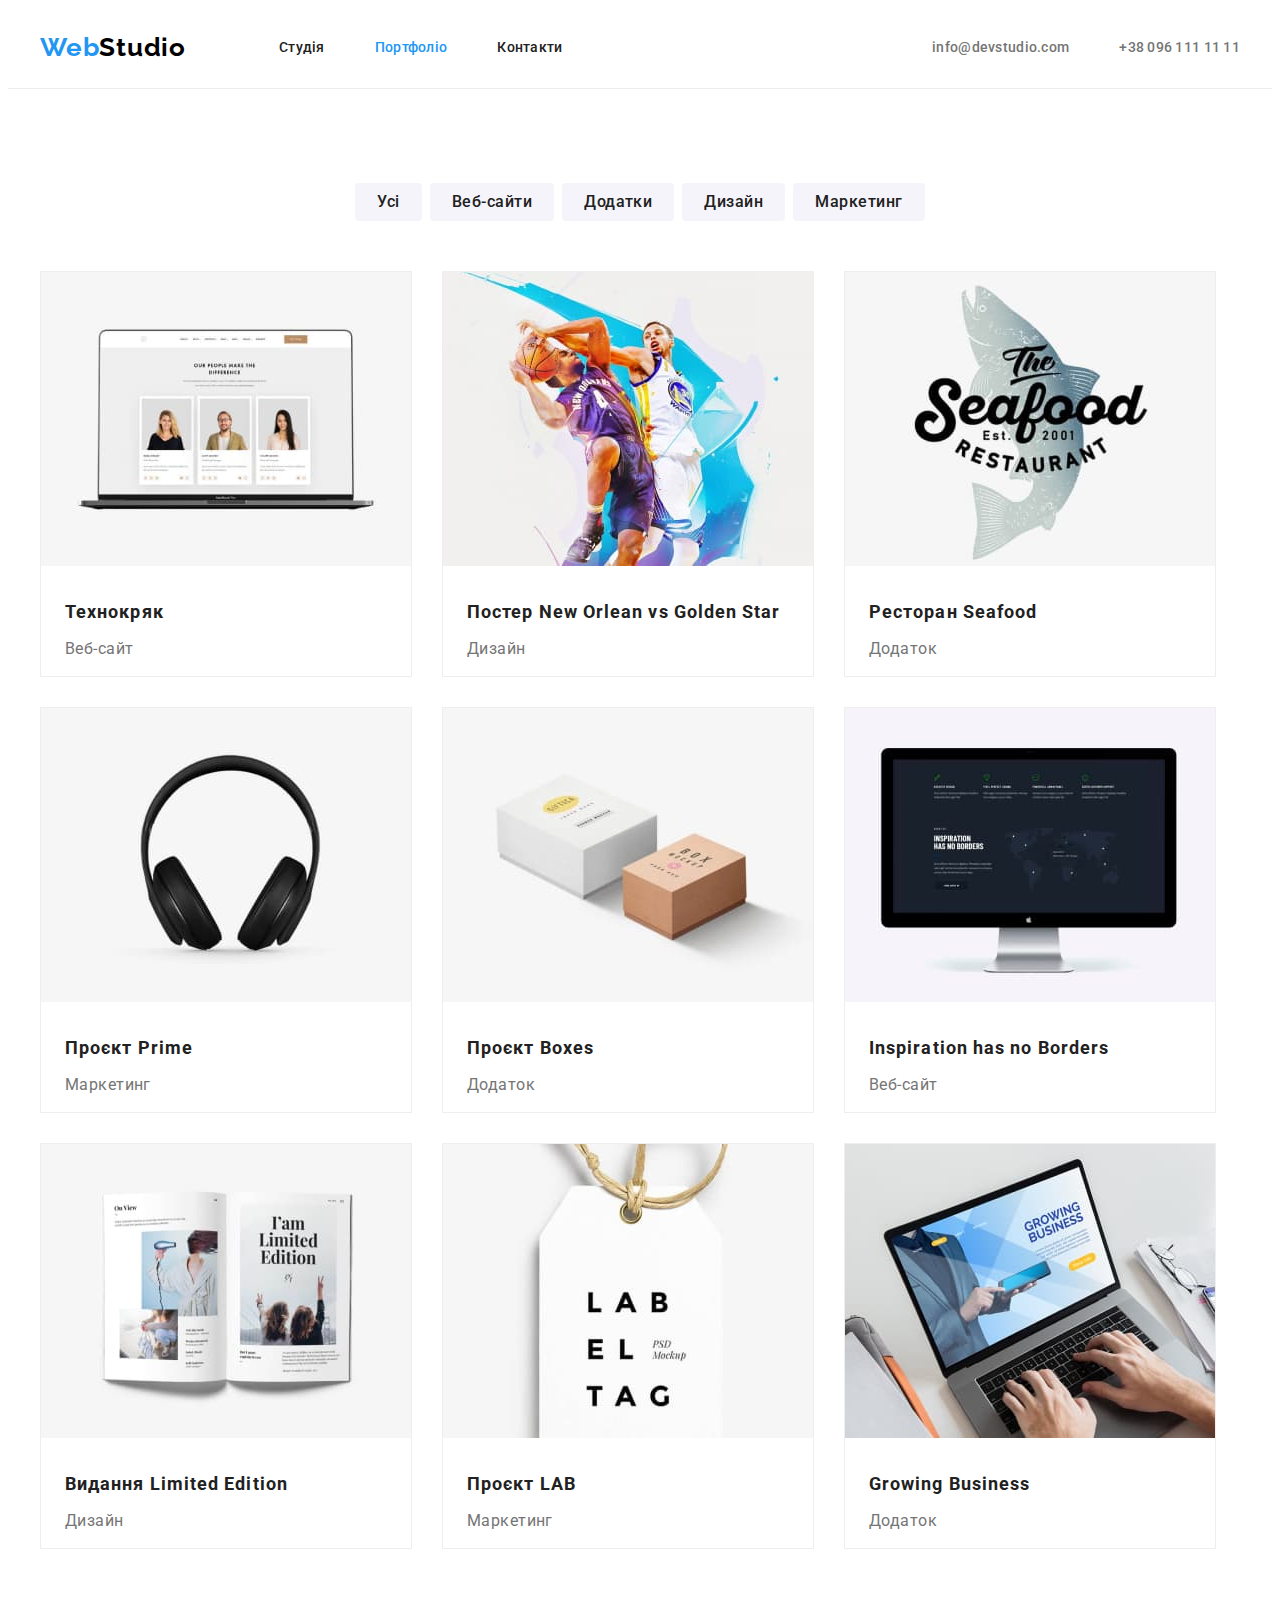
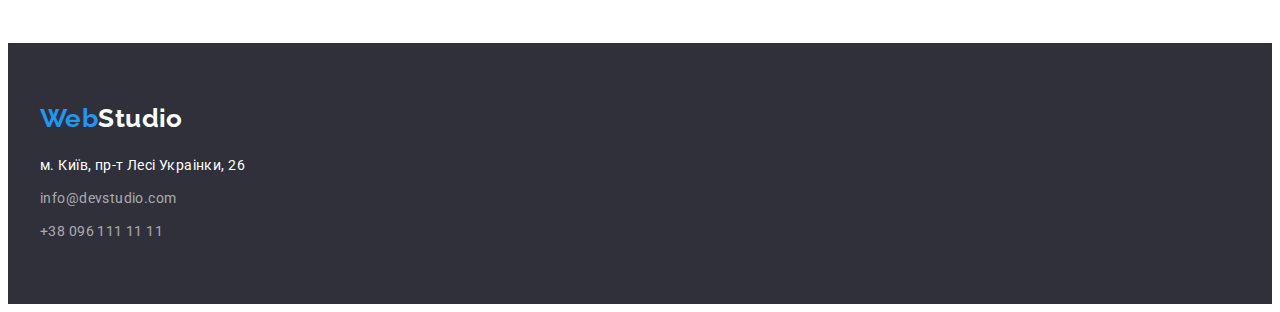
==== portfolio.html @ a5310b11 "clone repository" ====
<!DOCTYPE html>
<html lang="uk">
  <head>
    <meta charset="UTF-8" />
    <meta http-equiv="X-UA-Compatible" content="IE=edge" />
    <meta name="viewport" content="width=device-width, initial-scale=1.0" />
    <title>Студія</title>
    <link rel="preconnect" href="https://fonts.googleapis.com" />
    <link rel="preconnect" href="https://fonts.gstatic.com" crossorigin />
    <link
      href="https://fonts.googleapis.com/css2?family=Raleway:wght@700&family=Roboto:wght@400;500;700;900&display=swap"
      rel="stylesheet"
    />
    <link
      rel="stylesheet"
      href="https://cdnjs.cloudflare.com/ajax/libs/modern-normalize/1.1.0/modern-normalize.min.css"
      integrity="sha512-wpPYUAdjBVSE4KJnH1VR1HeZfpl1ub8YT/NKx4PuQ5NmX2tKuGu6U/JRp5y+Y8XG2tV+wKQpNHVUX03MfMFn9Q=="
      crossorigin="anonymous"
      referrerpolicy="no-referrer"
    />
    <link rel="stylesheet" href="./css/style.css" />
  </head>

  <body>
    <header class="header">
      <div class="container">
        <nav class="header-navigation">
          <a class="header-logo link" href="./index.html"
            ><span class="header-logo-part">Web</span>Studio</a
          >
          <ul class="header-list list">
            <li class="header-list-item">
              <a class="header-link link" href="./index.html">Студія</a>
            </li>
            <li class="header-list-item">
              <a class="header-link link carrent" href="./portfolio.html"
                >Портфоліо</a
              >
            </li>
            <li class="header-list-item">
              <a class="header-link link" href="#">Контакти</a>
            </li>
          </ul>
        </nav>
        <ul class="header-contacts list">
           <li class="header-contacts-item"><a class="header-mail link" href="mailto:info@devstudio.com"
            >info@devstudio.com</a
          ></li>
          <li class="header-contacts-item"><a class="header-tel link" href="tel:+380961111111"
            >+38 096 111 11 11</a
          ></li>
      </div>
    </header>
    <main class="portfolio-main">
      <section class="portfolio section">
        <div class="container">
          <h1 class="portfolio-title visually-hidden">Наші роботи</h1>
          <ul class="portfolio-list-btn list">
            <li class="portfolio-item-btn">
              <button class="portfolio-btn" type="button">Усі</button>
            </li>
            <li class="portfolio-item-btn">
              <button class="portfolio-btn" type="button">Веб-сайти</button>
            </li>
            <li class="portfolio-item-btn">
              <button class="portfolio-btn" type="button">Додатки</button>
            </li>
            <li class="portfolio-item-btn">
              <button class="portfolio-btn" type="button">Дизайн</button>
            </li>
            <li class="portfolio-item-btn">
              <button class="portfolio-btn" type="button">Маркетинг</button>
            </li>
          </ul>
          <ul class="portfolio-list-info list">
            <li class="portfolio-item-info">
              <a
                class="link"
                href="#"
                target="_blank"
                rel="noopener noreferrer"
              >
                <img src="./images/project1.jpg" alt="Проект 1" width="370" />
                <div class="info-wrap">
                  <h2 class="portfolio-title-info">Технокряк</h2>
                  <p class="portfolio-text-info">Веб-сайт</p>
                </div></a
              >
            </li>
            <li class="portfolio-item-info">
              <a
                class="link"
                href="#"
                target="_blank"
                rel="noopener noreferrer"
              >
                <img src="./images/project2.jpg" alt="Проект 2" width="370" />
                <div class="info-wrap">
                  <h2 class="portfolio-title-info">
                    Постер New Orlean vs Golden Star
                  </h2>
                  <p class="portfolio-text-info">Дизайн</p>
                </div></a
              >
            </li>
            <li class="portfolio-item-info">
              <a
                class="link"
                href="#"
                target="_blank"
                rel="noopener noreferrer"
              >
                <img src="./images/project3.jpg" alt="Проект 3" width="370" />
                <div class="info-wrap">
                  <h2 class="portfolio-title-info">Ресторан Seafood</h2>
                  <p class="portfolio-text-info">Додаток</p>
                </div></a
              >
            </li>
            <li class="portfolio-item-info">
              <a
                class="link"
                href="#"
                target="_blank"
                rel="noopener noreferrer"
              >
                <img src="./images/project4.jpg" alt="Проект 4" width="370" />
                <div class="info-wrap">
                  <h2 class="portfolio-title-info">Проєкт Prime</h2>
                  <p class="portfolio-text-info">Маркетинг</p>
                </div></a
              >
            </li>
            <li class="portfolio-item-info">
              <a
                class="link"
                href="#"
                target="_blank"
                rel="noopener noreferrer"
              >
                <img src="./images/project5.jpg" alt="Проект 5" width="370" />
                <div class="info-wrap">
                  <h2 class="portfolio-title-info">Проєкт Boxes</h2>
                  <p class="portfolio-text-info">Додаток</p>
                </div></a
              >
            </li>
            <li class="portfolio-item-info">
              <a
                class="link"
                href="#"
                target="_blank"
                rel="noopener noreferrer"
              >
                <img src="./images/project6.jpg" alt="Проект 6" width="370" />
                <div class="info-wrap">
                  <h2 class="portfolio-title-info">
                    Inspiration has no Borders
                  </h2>
                  <p class="portfolio-text-info">Веб-сайт</p>
                </div></a
              >
            </li>
            <li class="portfolio-item-info">
              <a
                class="link"
                href="#"
                target="_blank"
                rel="noopener noreferrer"
              >
                <img src="./images/project7.jpg" alt="Проект 7" width="370" />
                <div class="info-wrap">
                  <h2 class="portfolio-title-info">Видання Limited Edition</h2>
                  <p class="portfolio-text-info">Дизайн</p>
                </div></a
              >
            </li>
            <li class="portfolio-item-info">
              <a
                class="link"
                href="#"
                target="_blank"
                rel="noopener noreferrer"
              >
                <img src="./images/project8.jpg" alt="Проект 8" width="370" />
                <div class="info-wrap">
                  <h2 class="portfolio-title-info">Проєкт LAB</h2>
                  <p class="portfolio-text-info">Маркетинг</p>
                </div></a
              >
            </li>

            <li class="portfolio-item-info">
              <a
                class="link"
                href="#"
                target="_blank"
                rel="noopener noreferrer"
              >
                <img src="./images/project9.jpg" alt="Проект 9" width="370" />
                <div class="info-wrap">
                  <h2 class="portfolio-title-info">Growing Business</h2>
                  <p class="portfolio-text-info">Додаток</p>
                </div></a
              >
            </li>
          </ul>
        </div>
      </section>
    </main>
    <footer class="footer">
      <div class="container">
        <a class="footer-logo link" href="./index.html"
          ><span class="header-logo-part">Web</span>Studio</a
        >
        <address class="footer-adress">
          <ul class="footer-list list">
            <li class="footer-item">
              <a
                class="footer-link-map link"
                href="https://goo.gl/maps/CPtrU1FHBa2aNyZL9"
                target="_blank"
                rel="noopener noreferrer nofollow"
                >м. Київ, пр-т Лесі Украінки, 26</a
              >
            </li>
            <li class="footer-item">
              <a class="footer-link link" href="mailto:info@devstudio.com"
                >info@devstudio.com</a
              >
            </li>
            <li class="footer-item">
              <a class="footer-link link" href="tel:+380961111111"
                >+38 096 111 11 11</a
              >
            </li>
          </ul>
        </address>
      </div>
    </footer>
  </body>
</html>
---- css/style.css ----
:root {
  /* text color */
  --hover-text-color: #2196f3;
  --main-text-color: #212121;
  --second-text-color: #fff;
  --third-text-color: #757575;
  --logo-text-color: #000000;
  /* background-color */
  --dark-bg: #2f303a;
  --light-bg: #fff;
  --other-bg: #f5f4fa;
  --bg-btn: #2196f3;
  --hover-bg-btn: #188ce8;
}
body {
  font-family: "Roboto", sans-serif;
  font-weight: 400;
  font-size: 14px;
  line-height: 1.71;
  letter-spacing: 0.03em;
  color: var(--third-text-color);
}
h1,
h2,
h3,
h4,
h5,
h6,
p,
ul {
  margin: 0;
  padding: 0;
}
.link {
  text-decoration: none;
}
.list {
  list-style: none;
}
.section {
  padding: 94px 0px;
}
.container {
  width: 1200px;
  margin: 0 auto;
  padding: 0 15px;
}

/*------------ HEADER -------------*/
.header {
  background-color: var(--light-bg);
  border-bottom: 1px solid #ececec;
}
.header > .container {
  display: flex;
  align-items: center;
  justify-content: space-between;
}
.header-navigation,
.header-list,
.header-contacts {
  display: flex;
  align-items: center;
}
.header-logo {
  font-family: "Raleway", sans-serif;
  font-weight: 700;
  font-size: 26px;
  line-height: 1.19;
  letter-spacing: 0.03em;
  color: var(--logo-text-color);

  margin-right: 93px;
  padding: 24px 0 25px;
}
.header-logo-part {
  color: var(--hover-text-color);
}
.header-list-item:not(:last-child) {
  margin-right: 50px;
}
.header-link {
  font-weight: 500;
  line-height: 1.14;
  letter-spacing: 0.02em;
  color: var(--main-text-color);
}
.carrent {
  color: var(--hover-text-color);
}
.header-mail,
.header-tel {
  font-weight: 500;
  line-height: 1.14;
  letter-spacing: 0.02em;
  color: inherit;
}

.header-mail {
  margin-right: 50px;
}
.header-link:hover,
.header-mail:hover,
.header-tel:hover,
.header-link:focus,
.header-mail:focus,
.header-tel:focus {
  color: var(--hover-text-color);
}
/*------------ HERO -------------*/
.hero {
  background-color: var(--dark-bg);
  padding: 200px 0;
}
.hero-title {
  font-weight: 900;
  font-size: 44px;
  line-height: 1.36;
  letter-spacing: 0.06em;
  text-transform: uppercase;
  color: var(--second-text-color);

  width: 696px;
  margin: inherit;
  text-align: center;
}
.hero-btn {
  font-family: inherit;
  font-weight: 700;
  font-size: 16px;
  line-height: 1.88;
  letter-spacing: 0.06em;
  color: var(--second-text-color);
  background: var(--bg-btn);

  border-radius: 4px;
  border: transparent;
  cursor: pointer;

  margin: 30px auto 0;
  text-align: center;
  display: block;
  padding: 10px 32px;
}
.hero-btn:hover,
.hero-btn:focus {
  background: var(--hover-bg-btn);
  box-shadow: 0px 4px 4px rgba(0, 0, 0, 0.15);
}
/*------------ BENEFITS -------------*/
.visually-hidden {
  position: absolute;
  white-space: nowrap;
  width: 1px;
  height: 1px;
  overflow: hidden;
  border: 0;
  padding: 0;
  clip: rect(0 0 0 0);
  clip-path: inset(50%);
  margin: -1px;
}
.benefits-list {
  display: flex;
}
.benefits-item {
  width: 270px;
}
.benefits-item:not(:last-child) {
  margin-right: 30px;
}
.benefits-title {
  font-size: 14px;
  line-height: 1.14;
  text-transform: uppercase;
  color: var(--main-text-color);

  margin-bottom: 10px;
}

/*------------ WORK -------------*/
.work {
  padding-bottom: 94px;
}

.work-list {
  display: flex;
}
.work-item:not(:last-child) {
  margin-right: 30px;
  width: 370px;
}
.work-title {
  font-size: 36px;
  line-height: 1.17;
  color: var(--main-text-color);
  margin: 0 auto 50px;
  text-align: center;
}

/*------------ TEAM -------------*/
.team {
  background-color: var(--other-bg);
}
.team-head-title {
  font-size: 36px;
  line-height: 1.17;
  color: var(--main-text-color);
  margin: 0 auto 50px;
  text-align: center;
}
.team-list {
  display: flex;
}
.team-item {
  background: var(--light-bg);
  text-align: center;

  box-shadow: 0px 1px 3px rgba(0, 0, 0, 0.12), 0px 1px 1px rgba(0, 0, 0, 0.14),
    0px 2px 1px rgba(0, 0, 0, 0.2);
  border-radius: 0px 0px 4px 4px;
  width: 270px;
  padding-bottom: 30px;
}
.team-item:not(:last-child) {
  margin-right: 30px;
}
.team-title {
  font-weight: 500;
  font-size: 16px;
  line-height: 1.19;
  color: var(--main-text-color);
  margin-top: 30px;
  margin-bottom: 10px;
}
.team-text {
  font-size: 16px;
  line-height: 1.19;
}
/*------------ FOOTER -------------*/
.footer {
  background-color: var(--dark-bg);
  padding: 60px 0;
}
.footer-logo {
  font-family: "Raleway", sans-serif;
  font-weight: 700;
  font-size: 26px;
  line-height: 1.19;
  color: var(--second-text-color);
  margin-bottom: 20px;
  display: block;
}
.footer-adress {
  font-style: normal;
}
.footer-list {
  display: block;
}
.footer-item:not(:last-child) {
  margin-bottom: 9px;
}
.footer-link-map {
  color: var(--second-text-color);
}
.footer-link {
  color: rgba(255, 255, 255, 0.6);
}
.footer-link:hover,
.footer-link-map:hover,
.footer-link:focus,
.footer-link-map:focus {
  color: var(--hover-text-color);
}
/*------------ PORTFOLIO -------------*/

.portfolio-list-btn {
  display: flex;
  margin: 0 auto;
  justify-content: center;
  margin-bottom: 50px;
}
.portfolio-item-btn:not(:last-child) {
  margin-right: 8px;
}
.portfolio-btn {
  font-family: inherit;
  font-weight: 500;
  font-size: 16px;
  line-height: 1.62;
  letter-spacing: 0.03em;
  color: var(--main-text-color);
  background: var(--other-bg);
  border-radius: 4px;
  border: none;
  cursor: pointer;
  padding: 6px 22px;
}
.carrent-btn {
  color: var(--second-text-color);
  background: var(--hover-text-color);
}
.portfolio-btn:hover,
.portfolio-btn:focus {
  color: var(--second-text-color);
  background: var(--hover-text-color);
}
.portfolio-list-info {
  display: flex;
  flex-wrap: wrap;
}
.portfolio-item-info {
  background: var(--light-bg);
  border: 1px solid #eeeeee;
  width: 370px;
  height: 404px;
  margin-right: 30px;
  margin-bottom: 30px;
}
.portfolio-item-info:nth-child(3n) {
  margin-right: 0;
}
.info-wrap {
  margin: 20px 24px;
}
.portfolio-item-info:nth-last-child(-n + 3) {
  margin-bottom: 0;
}
.portfolio-title-info {
  font-weight: 700;
  font-size: 18px;
  line-height: 2;
  letter-spacing: 0.06em;
  color: var(--main-text-color);
  margin-bottom: 4px;
}
.portfolio-text-info {
  font-size: 16px;
  line-height: 1.88;
  color: var(--third-text-color);
}
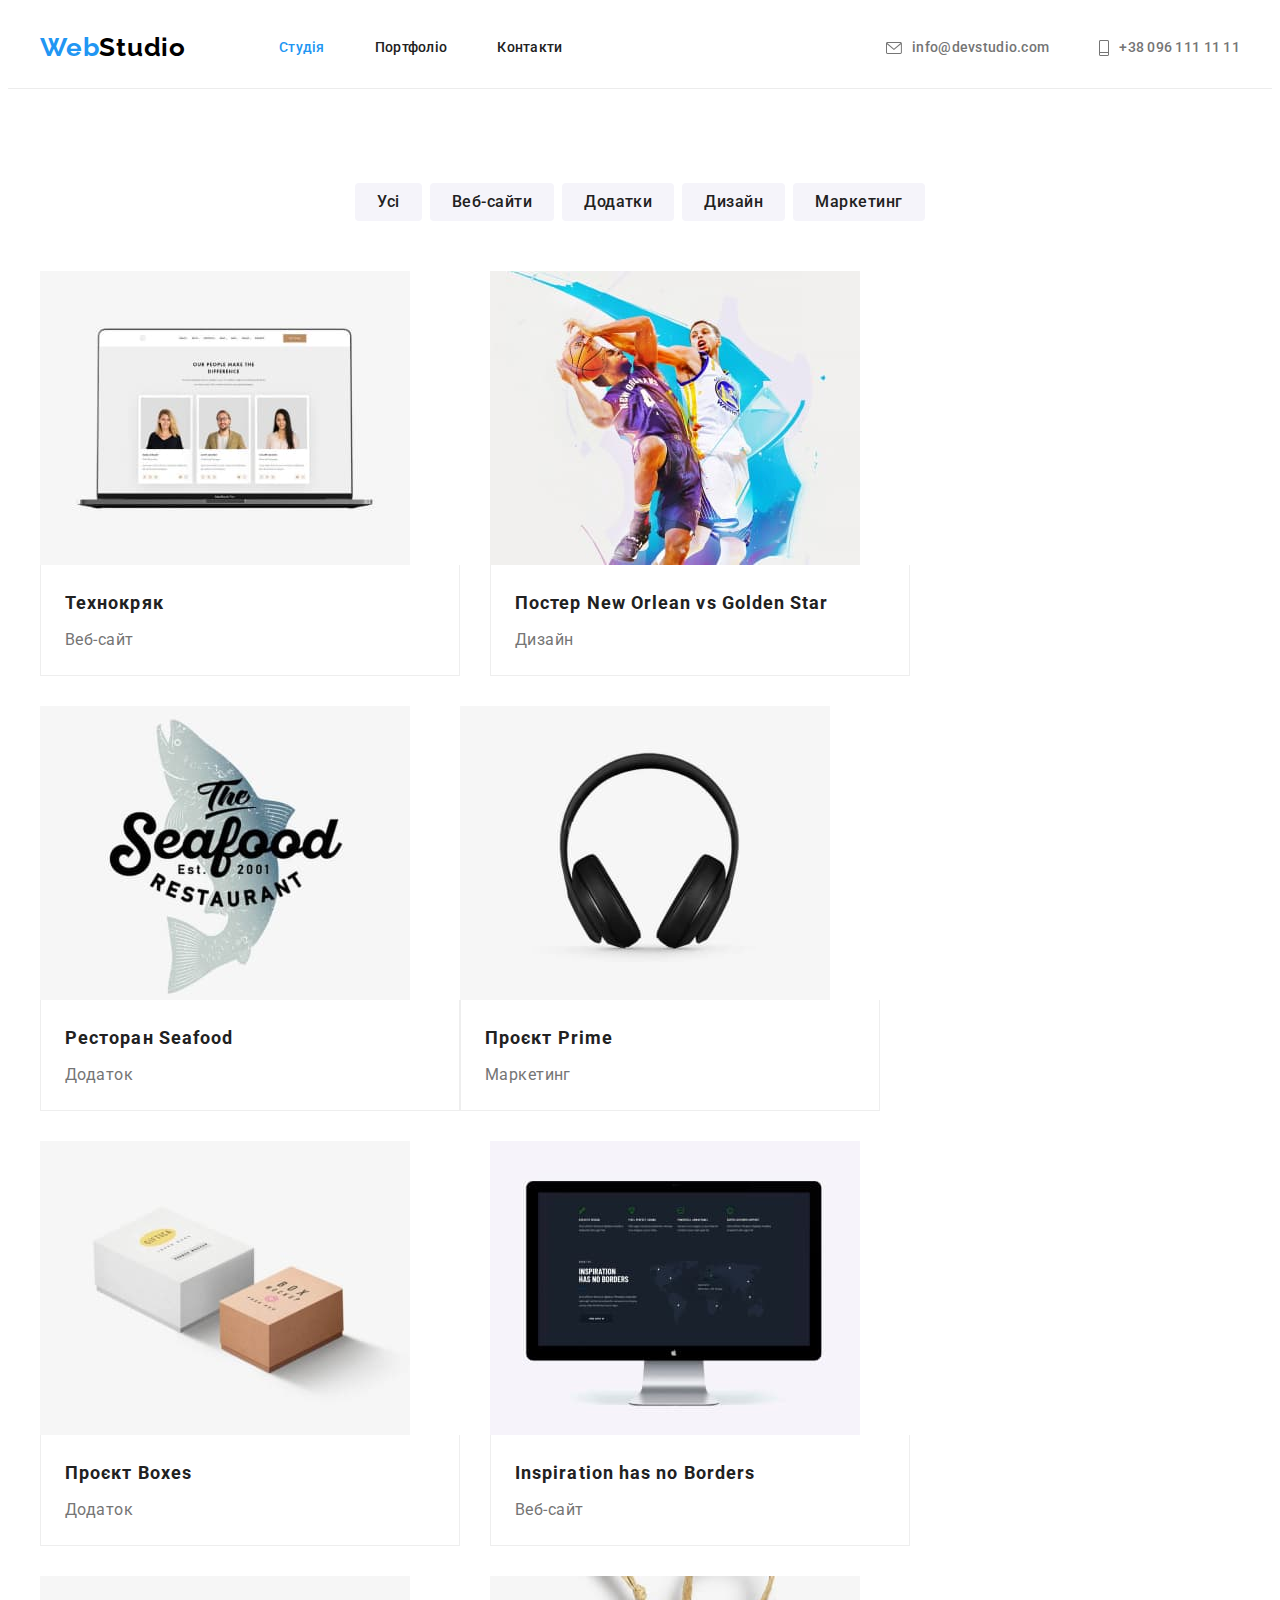
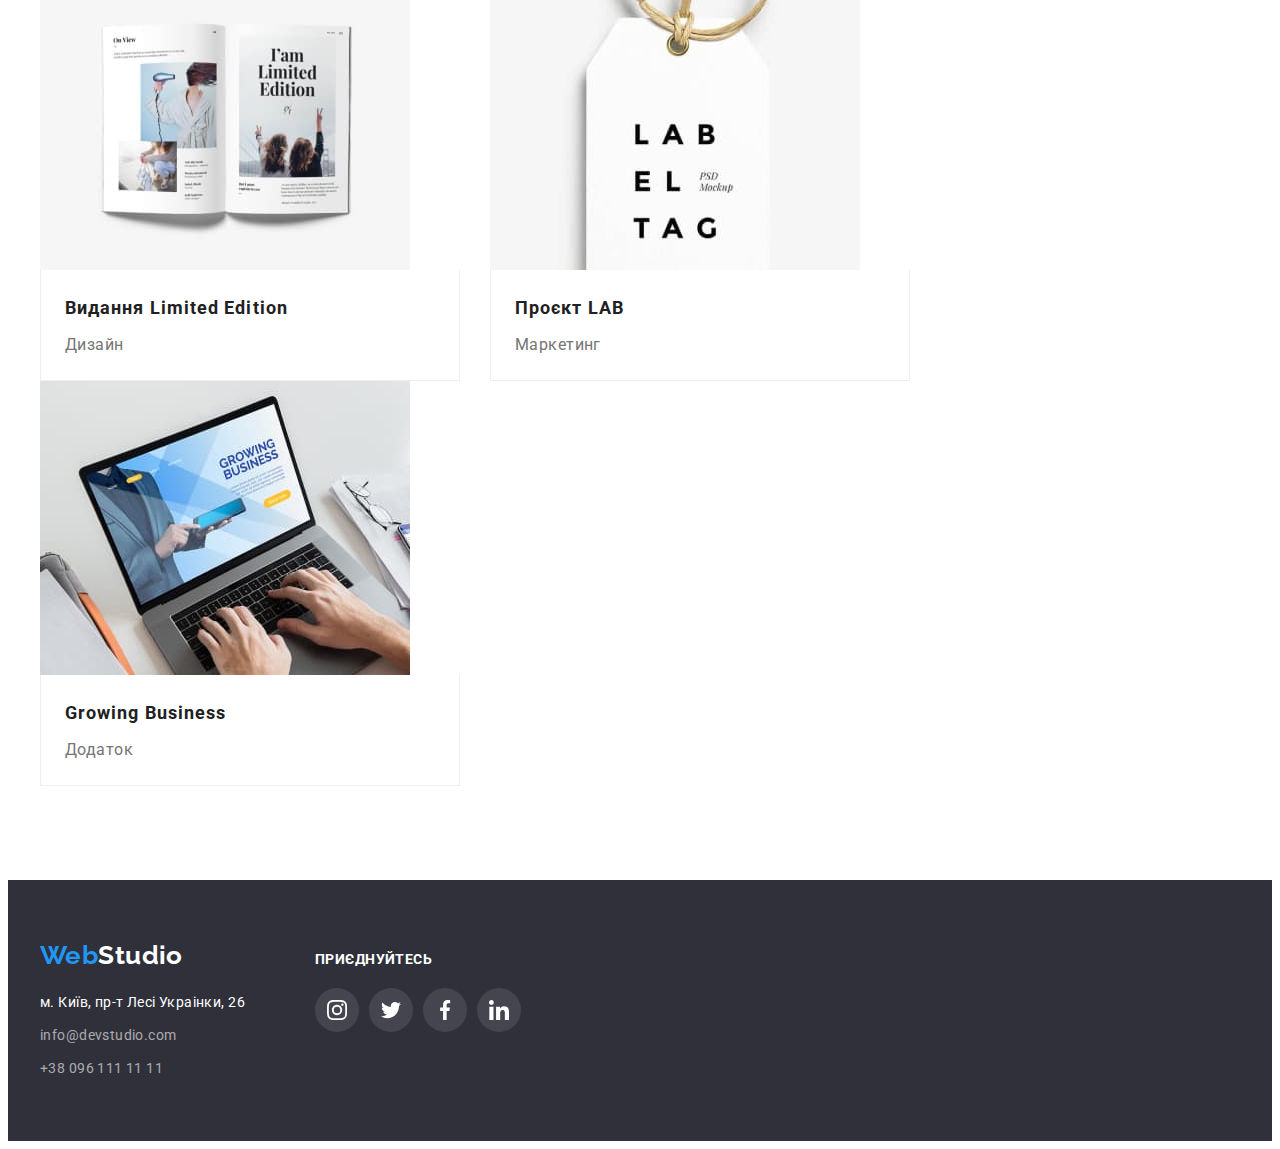
==== commit d4bfacc8: "done" ====
--- a/portfolio.html
+++ b/portfolio.html
@@ -30,12 +30,10 @@
           >
           <ul class="header-list list">
             <li class="header-list-item">
-              <a class="header-link link" href="./index.html">Студія</a>
+              <a class="header-link link carrent" href="./index.html">Студія</a>
             </li>
             <li class="header-list-item">
-              <a class="header-link link carrent" href="./portfolio.html"
-                >Портфоліо</a
-              >
+              <a class="header-link link" href="./portfolio.html">Портфоліо</a>
             </li>
             <li class="header-list-item">
               <a class="header-link link" href="#">Контакти</a>
@@ -43,12 +41,23 @@
           </ul>
         </nav>
         <ul class="header-contacts list">
-           <li class="header-contacts-item"><a class="header-mail link" href="mailto:info@devstudio.com"
-            >info@devstudio.com</a
-          ></li>
-          <li class="header-contacts-item"><a class="header-tel link" href="tel:+380961111111"
-            >+38 096 111 11 11</a
-          ></li>
+          <li class="header-contacts-item">
+            <a class="header-mail link" href="mailto:info@devstudio.com">
+              <svg class="icon-mail" width="16" height="12">
+                <use href="./images/icons.svg#icon-mail"></use>
+              </svg>
+              info@devstudio.com</a
+            >
+          </li>
+          <li class="header-contacts-item">
+            <a class="header-tel link" href="tel:+380961111111">
+              <svg class="icon-phone" width="10" height="16">
+                <use href="./images/icons.svg#icon-phone"></use>
+              </svg>
+              +38 096 111 11 11</a
+            >
+          </li>
+        </ul>
       </div>
     </header>
     <main class="portfolio-main">
@@ -75,12 +84,17 @@
           <ul class="portfolio-list-info list">
             <li class="portfolio-item-info">
               <a
-                class="link"
-                href="#"
-                target="_blank"
-                rel="noopener noreferrer"
-              >
-                <img src="./images/project1.jpg" alt="Проект 1" width="370" />
+                class="portfolio-item-link link"
+                href="#"
+                target="_blank"
+                rel="noopener noreferrer"
+              >
+                <img
+                  src="./images/project1.jpg"
+                  alt="Проект 1"
+                  width="370"
+                  height="294"
+                />
                 <div class="info-wrap">
                   <h2 class="portfolio-title-info">Технокряк</h2>
                   <p class="portfolio-text-info">Веб-сайт</p>
@@ -89,12 +103,17 @@
             </li>
             <li class="portfolio-item-info">
               <a
-                class="link"
-                href="#"
-                target="_blank"
-                rel="noopener noreferrer"
-              >
-                <img src="./images/project2.jpg" alt="Проект 2" width="370" />
+                class="portfolio-item-link link"
+                href="#"
+                target="_blank"
+                rel="noopener noreferrer"
+              >
+                <img
+                  src="./images/project2.jpg"
+                  alt="Проект 2"
+                  width="370"
+                  height="294"
+                />
                 <div class="info-wrap">
                   <h2 class="portfolio-title-info">
                     Постер New Orlean vs Golden Star
@@ -105,12 +124,17 @@
             </li>
             <li class="portfolio-item-info">
               <a
-                class="link"
-                href="#"
-                target="_blank"
-                rel="noopener noreferrer"
-              >
-                <img src="./images/project3.jpg" alt="Проект 3" width="370" />
+                class="portfolio-item-link link"
+                href="#"
+                target="_blank"
+                rel="noopener noreferrer"
+              >
+                <img
+                  src="./images/project3.jpg"
+                  alt="Проект 3"
+                  width="370"
+                  height="294"
+                />
                 <div class="info-wrap">
                   <h2 class="portfolio-title-info">Ресторан Seafood</h2>
                   <p class="portfolio-text-info">Додаток</p>
@@ -119,12 +143,17 @@
             </li>
             <li class="portfolio-item-info">
               <a
-                class="link"
-                href="#"
-                target="_blank"
-                rel="noopener noreferrer"
-              >
-                <img src="./images/project4.jpg" alt="Проект 4" width="370" />
+                class="portfolio-item-link link"
+                href="#"
+                target="_blank"
+                rel="noopener noreferrer"
+              >
+                <img
+                  src="./images/project4.jpg"
+                  alt="Проект 4"
+                  width="370"
+                  height="294"
+                />
                 <div class="info-wrap">
                   <h2 class="portfolio-title-info">Проєкт Prime</h2>
                   <p class="portfolio-text-info">Маркетинг</p>
@@ -133,12 +162,17 @@
             </li>
             <li class="portfolio-item-info">
               <a
-                class="link"
-                href="#"
-                target="_blank"
-                rel="noopener noreferrer"
-              >
-                <img src="./images/project5.jpg" alt="Проект 5" width="370" />
+                class="portfolio-item-link link"
+                href="#"
+                target="_blank"
+                rel="noopener noreferrer"
+              >
+                <img
+                  src="./images/project5.jpg"
+                  alt="Проект 5"
+                  width="370"
+                  height="294"
+                />
                 <div class="info-wrap">
                   <h2 class="portfolio-title-info">Проєкт Boxes</h2>
                   <p class="portfolio-text-info">Додаток</p>
@@ -147,12 +181,17 @@
             </li>
             <li class="portfolio-item-info">
               <a
-                class="link"
-                href="#"
-                target="_blank"
-                rel="noopener noreferrer"
-              >
-                <img src="./images/project6.jpg" alt="Проект 6" width="370" />
+                class="portfolio-item-link link"
+                href="#"
+                target="_blank"
+                rel="noopener noreferrer"
+              >
+                <img
+                  src="./images/project6.jpg"
+                  alt="Проект 6"
+                  width="370"
+                  height="294"
+                />
                 <div class="info-wrap">
                   <h2 class="portfolio-title-info">
                     Inspiration has no Borders
@@ -163,12 +202,17 @@
             </li>
             <li class="portfolio-item-info">
               <a
-                class="link"
-                href="#"
-                target="_blank"
-                rel="noopener noreferrer"
-              >
-                <img src="./images/project7.jpg" alt="Проект 7" width="370" />
+                class="portfolio-item-link link"
+                href="#"
+                target="_blank"
+                rel="noopener noreferrer"
+              >
+                <img
+                  src="./images/project7.jpg"
+                  alt="Проект 7"
+                  width="370"
+                  height="294"
+                />
                 <div class="info-wrap">
                   <h2 class="portfolio-title-info">Видання Limited Edition</h2>
                   <p class="portfolio-text-info">Дизайн</p>
@@ -177,12 +221,17 @@
             </li>
             <li class="portfolio-item-info">
               <a
-                class="link"
-                href="#"
-                target="_blank"
-                rel="noopener noreferrer"
-              >
-                <img src="./images/project8.jpg" alt="Проект 8" width="370" />
+                class="portfolio-item-link link"
+                href="#"
+                target="_blank"
+                rel="noopener noreferrer"
+              >
+                <img
+                  src="./images/project8.jpg"
+                  alt="Проект 8"
+                  width="370"
+                  height="294"
+                />
                 <div class="info-wrap">
                   <h2 class="portfolio-title-info">Проєкт LAB</h2>
                   <p class="portfolio-text-info">Маркетинг</p>
@@ -192,12 +241,17 @@
 
             <li class="portfolio-item-info">
               <a
-                class="link"
-                href="#"
-                target="_blank"
-                rel="noopener noreferrer"
-              >
-                <img src="./images/project9.jpg" alt="Проект 9" width="370" />
+                class="portfolio-item-link link"
+                href="#"
+                target="_blank"
+                rel="noopener noreferrer"
+              >
+                <img
+                  src="./images/project9.jpg"
+                  alt="Проект 9"
+                  width="370"
+                  height="294"
+                />
                 <div class="info-wrap">
                   <h2 class="portfolio-title-info">Growing Business</h2>
                   <p class="portfolio-text-info">Додаток</p>
@@ -210,32 +264,87 @@
     </main>
     <footer class="footer">
       <div class="container">
-        <a class="footer-logo link" href="./index.html"
-          ><span class="header-logo-part">Web</span>Studio</a
-        >
-        <address class="footer-adress">
-          <ul class="footer-list list">
-            <li class="footer-item">
-              <a
-                class="footer-link-map link"
-                href="https://goo.gl/maps/CPtrU1FHBa2aNyZL9"
-                target="_blank"
-                rel="noopener noreferrer nofollow"
-                >м. Київ, пр-т Лесі Украінки, 26</a
-              >
-            </li>
-            <li class="footer-item">
-              <a class="footer-link link" href="mailto:info@devstudio.com"
-                >info@devstudio.com</a
-              >
-            </li>
-            <li class="footer-item">
-              <a class="footer-link link" href="tel:+380961111111"
-                >+38 096 111 11 11</a
-              >
+        <div class="footer-web">
+          <a class="footer-logo link" href="./index.html"
+            ><span class="header-logo-part">Web</span>Studio</a
+          >
+          <address class="footer-adress">
+            <ul class="footer-list list">
+              <li class="footer-item">
+                <a
+                  class="footer-link-map link"
+                  href="https://goo.gl/maps/CPtrU1FHBa2aNyZL9"
+                  target="_blank"
+                  rel="noopener noreferrer nofollow"
+                  >м. Київ, пр-т Лесі Украінки, 26</a
+                >
+              </li>
+              <li class="footer-item">
+                <a class="footer-link link" href="mailto:info@devstudio.com"
+                  >info@devstudio.com</a
+                >
+              </li>
+              <li class="footer-item">
+                <a class="footer-link link" href="tel:+380961111111"
+                  >+38 096 111 11 11</a
+                >
+              </li>
+            </ul>
+          </address>
+        </div>
+        <div class="footer-soc">
+          <h3 class="footer-soc-title">приєднуйтесь</h3>
+          <ul class="footer-soc-list list">
+            <li class="footer-soc-item">
+              <a
+                href="#"
+                class="footer-soc-link link"
+                target="_blank"
+                rel="noopener noreferrer"
+              >
+                <svg class="footer-soc-ikon" width="20" height="20">
+                  <use href="./images/icons.svg#icon-instagram"></use>
+                </svg>
+              </a>
+            </li>
+            <li class="footer-soc-item">
+              <a
+                href="#"
+                class="footer-soc-link link"
+                target="_blank"
+                rel="noopener noreferrer"
+              >
+                <svg class="footer-soc-ikon" width="20" height="20">
+                  <use href="./images/icons.svg#icon-twitter"></use>
+                </svg>
+              </a>
+            </li>
+            <li class="footer-soc-item">
+              <a
+                href="#"
+                class="footer-soc-link link"
+                target="_blank"
+                rel="noopener noreferrer"
+              >
+                <svg class="footer-soc-ikon" width="20" height="20">
+                  <use href="./images/icons.svg#icon-facebook"></use>
+                </svg>
+              </a>
+            </li>
+            <li class="footer-soc-item">
+              <a
+                href="#"
+                class="footer-soc-link link"
+                target="_blank"
+                rel="noopener noreferrer"
+              >
+                <svg class="footer-soc-ikon" width="20" height="20">
+                  <use href="./images/icons.svg#icon-linkedin"></use>
+                </svg>
+              </a>
             </li>
           </ul>
-        </address>
+        </div>
       </div>
     </footer>
   </body>
--- a/css/style.css
+++ b/css/style.css
@@ -5,12 +5,17 @@
   --second-text-color: #fff;
   --third-text-color: #757575;
   --logo-text-color: #000000;
+  --link-fill-color: #afb1b8;
+  --main-footer-color: #ffffff;
   /* background-color */
   --dark-bg: #2f303a;
   --light-bg: #fff;
   --other-bg: #f5f4fa;
   --bg-btn: #2196f3;
   --hover-bg-btn: #188ce8;
+  --hover-bg-link: #2196f3;
+  --hover-fill-link: #fff;
+  --border-main-color: #afb1b8;
 }
 body {
   font-family: "Roboto", sans-serif;
@@ -31,6 +36,10 @@
   margin: 0;
   padding: 0;
 }
+svg {
+  margin: 0;
+  padding: 0;
+}
 .link {
   text-decoration: none;
 }
@@ -94,6 +103,15 @@
   line-height: 1.14;
   letter-spacing: 0.02em;
   color: inherit;
+  display: flex;
+  align-items: center;
+}
+
+.icon-mail,
+.icon-phone {
+  fill: currentColor;
+  /* display: inline-block; */
+  margin-right: 10px;
 }
 
 .header-mail {
@@ -111,6 +129,18 @@
 .hero {
   background-color: var(--dark-bg);
   padding: 200px 0;
+  max-width: 1600px;
+  height: 600px;
+  margin: 0 auto;
+  background-size: cover;
+  background-position: center;
+  background-repeat: no-repeat;
+  background-image: linear-gradient(
+      0deg,
+      rgba(47, 48, 58, 0.4) 0%,
+      rgba(47, 48, 58, 0.4) 100%
+    ),
+    url("../images/bg_hero.jpg");
 }
 .hero-title {
   font-weight: 900;
@@ -160,6 +190,14 @@
   clip-path: inset(50%);
   margin: -1px;
 }
+.benefits-logo {
+  display: flex;
+  align-items: center;
+  padding: 25px 100px;
+  background: #f5f4fa;
+  border-radius: 4px;
+  margin-bottom: 30px;
+}
 .benefits-list {
   display: flex;
 }
@@ -220,7 +258,7 @@
     0px 2px 1px rgba(0, 0, 0, 0.2);
   border-radius: 0px 0px 4px 4px;
   width: 270px;
-  padding-bottom: 30px;
+  /* padding-bottom: 30px; */
 }
 .team-item:not(:last-child) {
   margin-right: 30px;
@@ -237,9 +275,74 @@
   font-size: 16px;
   line-height: 1.19;
 }
+.social-icon-list {
+  display: flex;
+  align-items: center;
+  justify-content: center;
+  margin: 16px 32px 30px 32px;
+}
+
+.social-icon {
+  display: flex;
+  align-items: center;
+  justify-content: center;
+  width: 44px;
+  height: 44px;
+  border-radius: 50%;
+  background-color: var(--light-bg);
+  fill: var(--link-fill-color);
+}
+.social-icon:hover,
+.social-icon:focus {
+  fill: var(--hover-fill-link);
+  background-color: var(--hover-bg-link);
+}
+/*//////////////// Customers ////////////////*/
+.customers {
+  background-color: var(--light-bg);
+}
+.customers-title {
+  font-size: 36px;
+  line-height: 1.17;
+  color: var(--main-text-color);
+  margin: 0 auto 50px;
+  text-align: center;
+}
+.customers-list {
+  display: flex;
+  align-items: center;
+  justify-content: space-between;
+  column-gap: 30px;
+}
+.customers-list-item {
+  width: 170px;
+  height: 92px;
+}
+.customers-link {
+  border: 1px solid var(--border-main-color);
+  border-radius: 4px;
+  display: flex;
+  justify-content: center;
+  align-items: center;
+  color: var(--link-fill-color);
+  padding: 16px 32px;
+}
+.customers-link:hover,
+.customers-link:focus {
+  border: 1px solid var(--hover-bg-link);
+  color: var(--hover-bg-link);
+}
+.customers-icon {
+  fill: currentColor;
+  background-size: contain;
+  background-position: center;
+  background-repeat: no-repeat;
+}
 /*------------ FOOTER -------------*/
 .footer {
   background-color: var(--dark-bg);
+}
+.footer-web {
   padding: 60px 0;
 }
 .footer-logo {
@@ -271,6 +374,45 @@
 .footer-link:focus,
 .footer-link-map:focus {
   color: var(--hover-text-color);
+}
+footer > .container {
+  display: flex;
+}
+.footer-soc {
+  margin-left: 70px;
+  padding: 72px 0 100px 0;
+}
+.footer-soc-title {
+  font-family: "Roboto";
+  font-size: 14px;
+  line-height: 1.14;
+  text-transform: uppercase;
+  color: var(--second-text-color);
+  margin-bottom: 20px;
+}
+.footer-soc-list {
+  display: flex;
+  align-items: center;
+  column-gap: 10px;
+}
+.footer-soc-item {
+}
+.footer-soc-link {
+  display: flex;
+  align-items: center;
+  justify-content: center;
+  width: 44px;
+  height: 44px;
+  border-radius: 50%;
+  background-color: rgba(255, 255, 255, 0.1);
+  color: var(--main-footer-color);
+}
+.footer-soc-ikon {
+  fill: currentColor;
+}
+.footer-soc-link:hover,
+.footer-soc-link:focus {
+  background-color: var(--hover-bg-link);
 }
 /*------------ PORTFOLIO -------------*/
 
@@ -304,6 +446,9 @@
 .portfolio-btn:focus {
   color: var(--second-text-color);
   background: var(--hover-text-color);
+  box-shadow: 0px 3px 1px rgba(0, 0, 0, 0.1), 0px 1px 2px rgba(0, 0, 0, 0.08),
+    0px 2px 2px rgba(0, 0, 0, 0.12);
+  border-radius: 4px;
 }
 .portfolio-list-info {
   display: flex;
@@ -311,9 +456,6 @@
 }
 .portfolio-item-info {
   background: var(--light-bg);
-  border: 1px solid #eeeeee;
-  width: 370px;
-  height: 404px;
   margin-right: 30px;
   margin-bottom: 30px;
 }
@@ -321,7 +463,13 @@
   margin-right: 0;
 }
 .info-wrap {
-  margin: 20px 24px;
+  padding: 20px 24px;
+  border: 1px solid var(--border-block-color);
+  border-top: none;
+  border-bottom: 1px solid #eeeeee;
+  border-left: 1px solid #eeeeee;
+  border-right: 1px solid #eeeeee;
+  width: 370px;
 }
 .portfolio-item-info:nth-last-child(-n + 3) {
   margin-bottom: 0;
@@ -334,8 +482,20 @@
   color: var(--main-text-color);
   margin-bottom: 4px;
 }
+.portfolio-item-link {
+  display: flex;
+}
 .portfolio-text-info {
   font-size: 16px;
   line-height: 1.88;
   color: var(--third-text-color);
 }
+.portfolio-item-link {
+  display: flex;
+  flex-direction: column;
+}
+.portfolio-item-link:hover,
+.portfolio-item-link:focus {
+  box-shadow: 0px 1px 1px rgba(0, 0, 0, 0.12), 0px 4px 4px rgba(0, 0, 0, 0.06),
+    1px 4px 6px rgba(0, 0, 0, 0.16);
+}
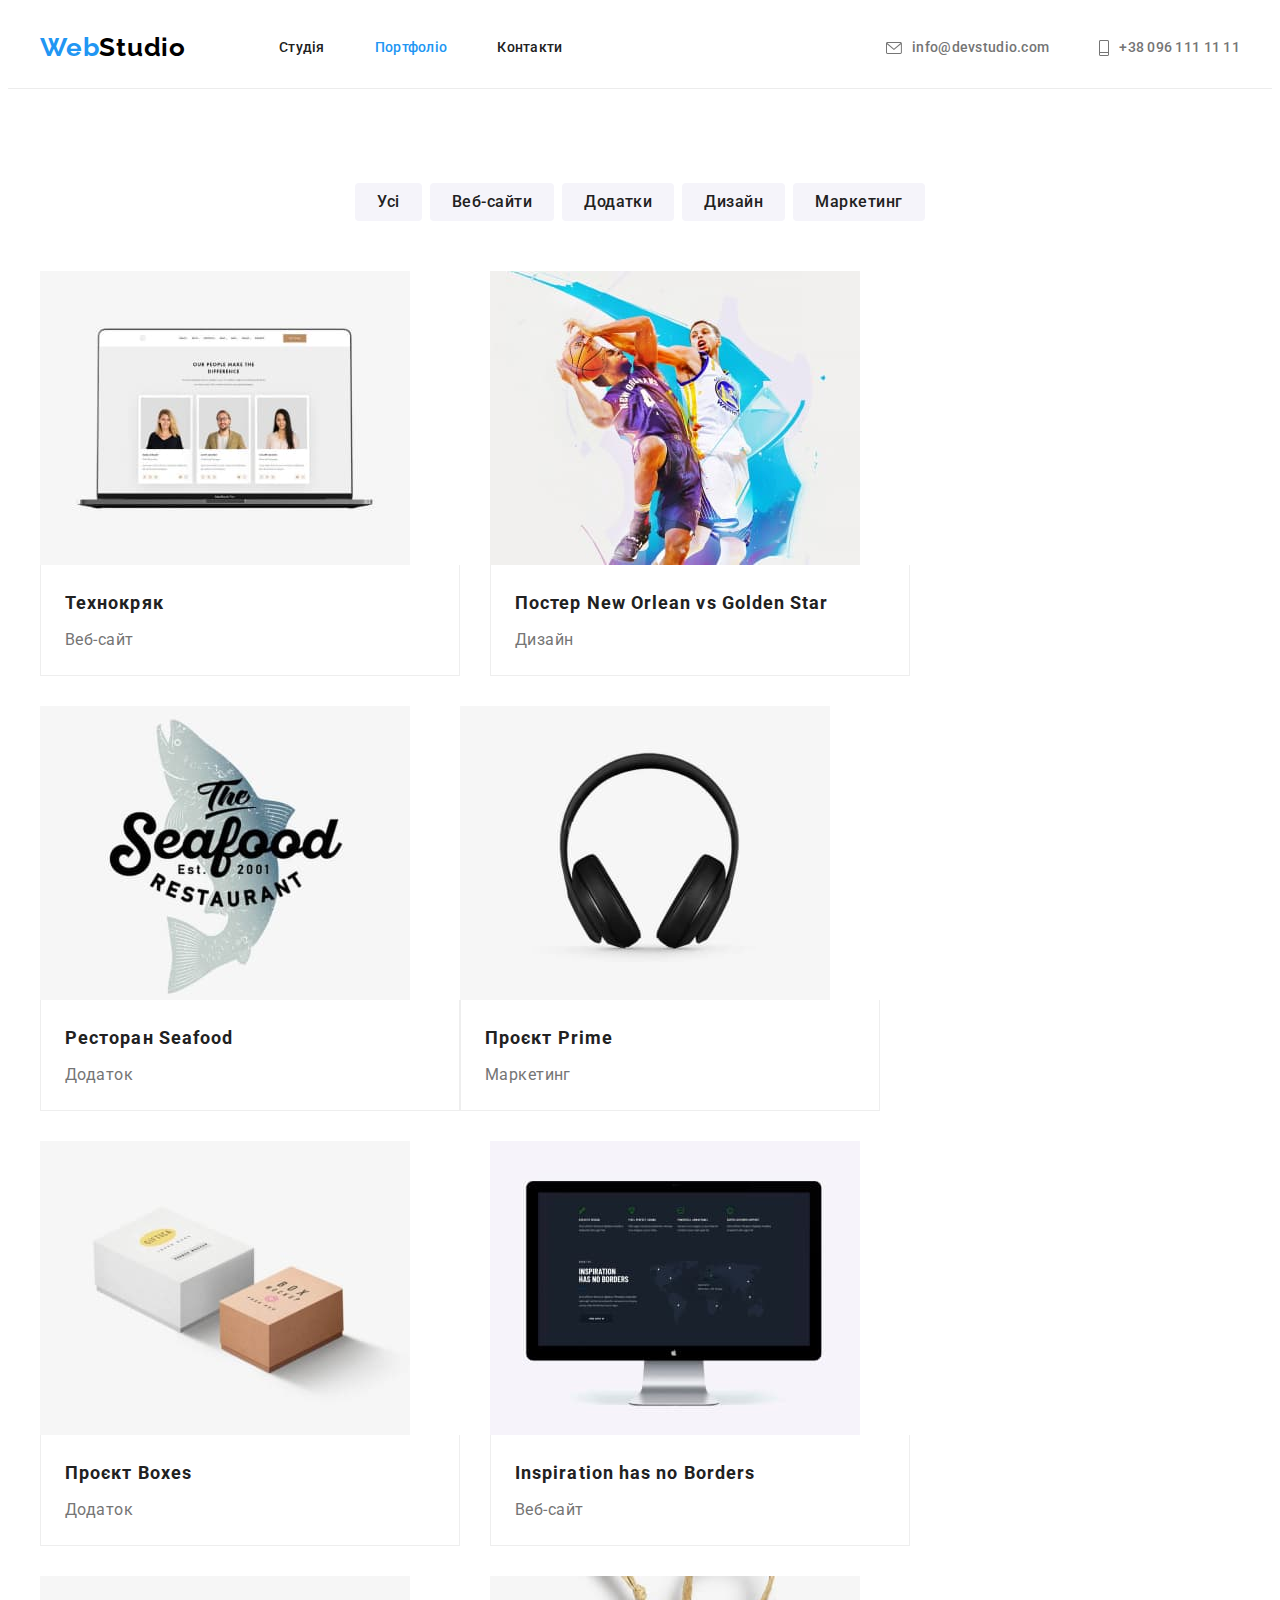
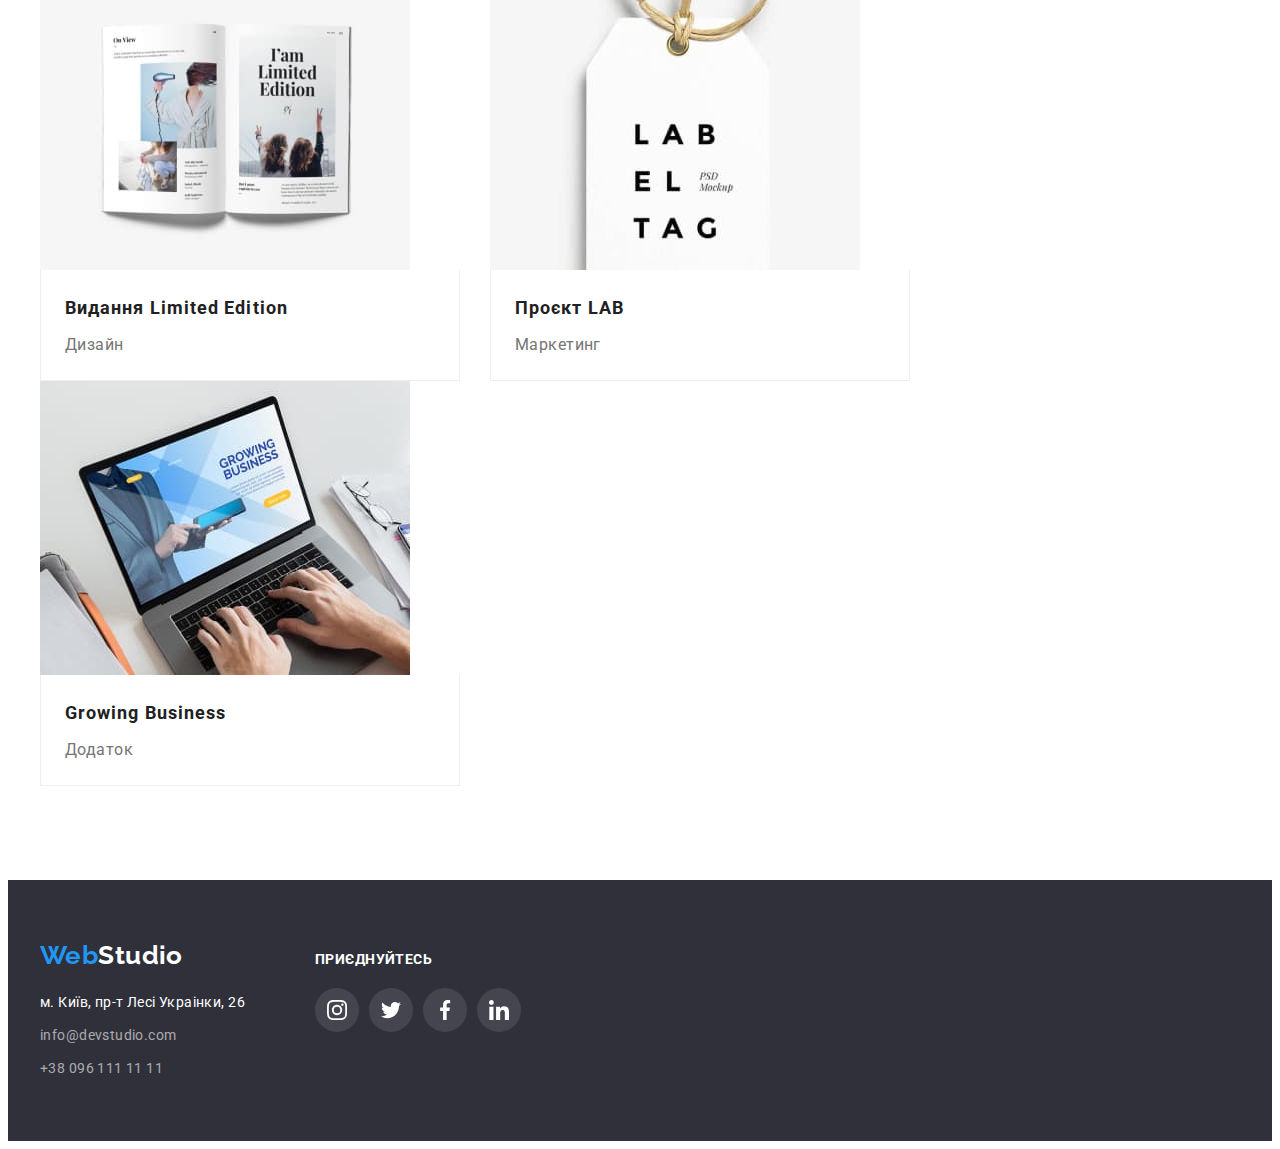
==== commit b28bf8fd: "Update portfolio.html" ====
--- a/portfolio.html
+++ b/portfolio.html
@@ -30,10 +30,10 @@
           >
           <ul class="header-list list">
             <li class="header-list-item">
-              <a class="header-link link carrent" href="./index.html">Студія</a>
+              <a class="header-link link" href="./index.html">Студія</a>
             </li>
             <li class="header-list-item">
-              <a class="header-link link" href="./portfolio.html">Портфоліо</a>
+              <a class="header-link link carrent" href="./portfolio.html">Портфоліо</a>
             </li>
             <li class="header-list-item">
               <a class="header-link link" href="#">Контакти</a>
